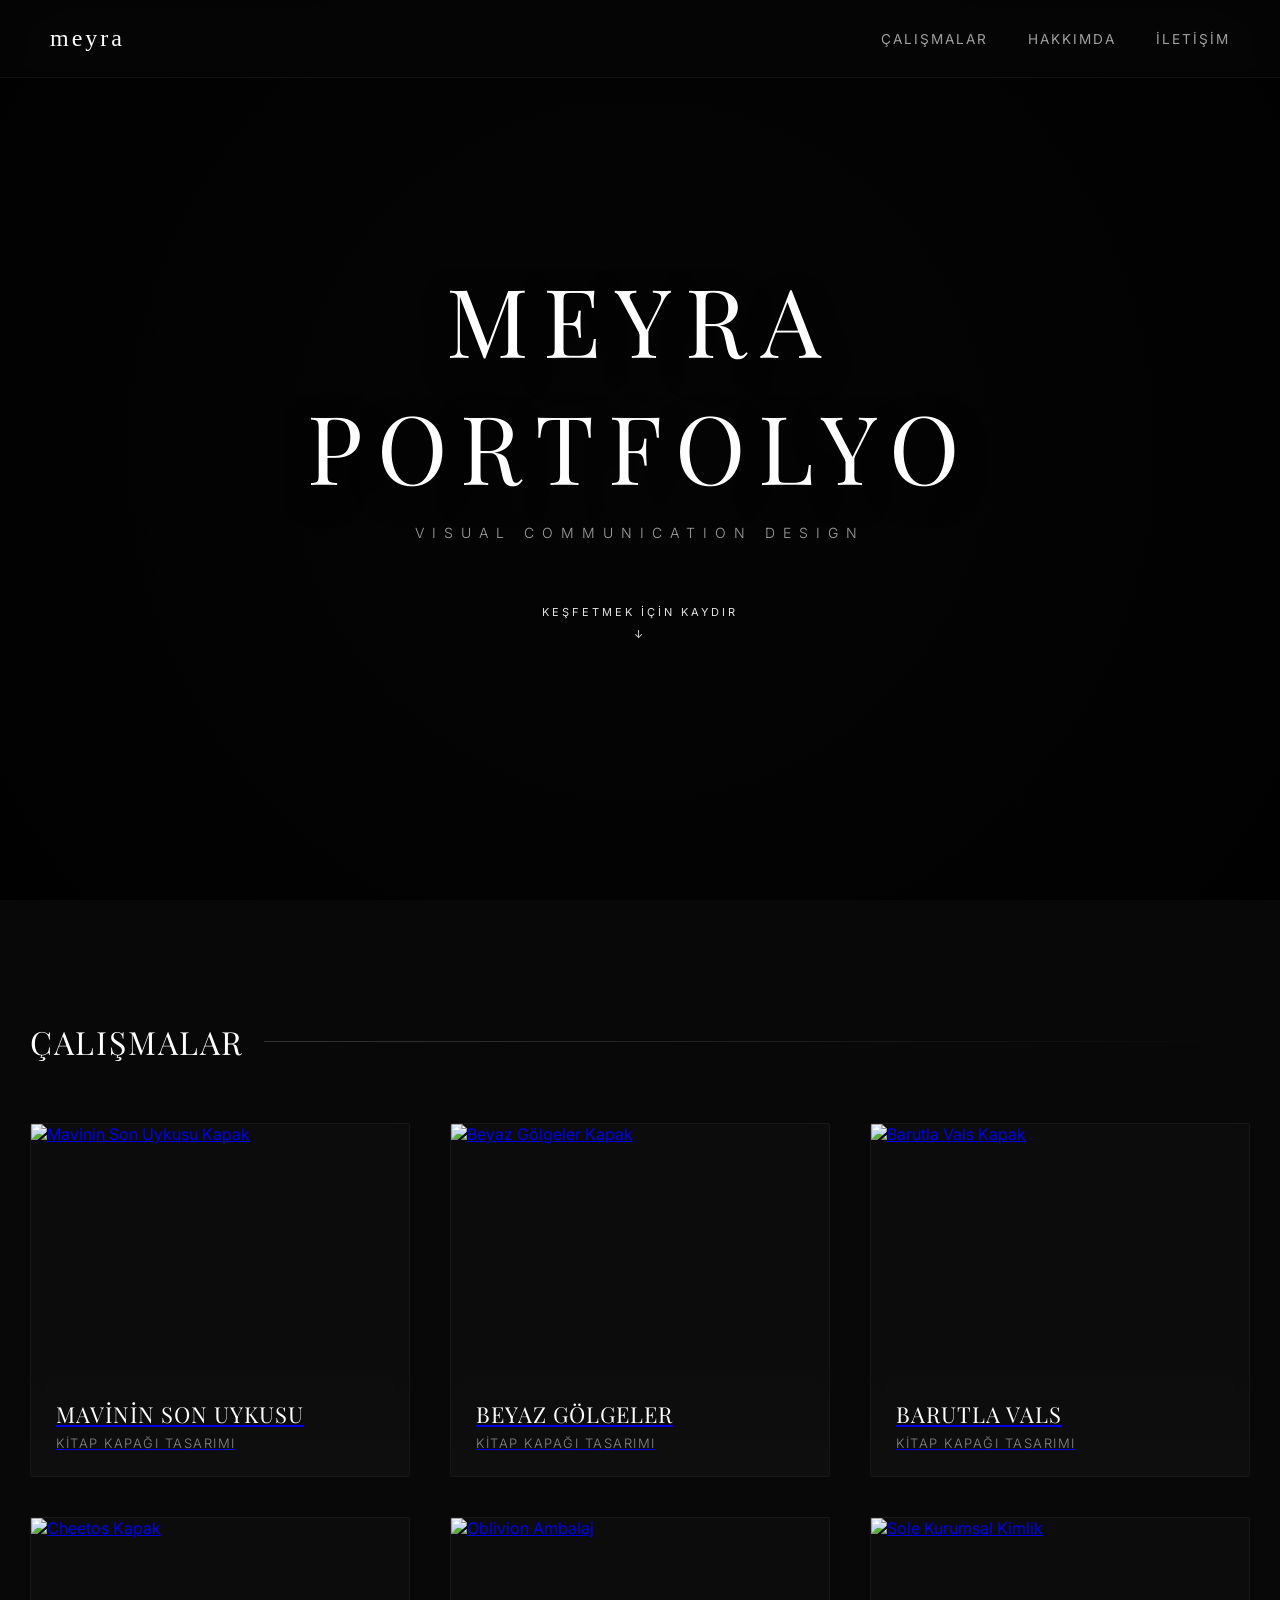
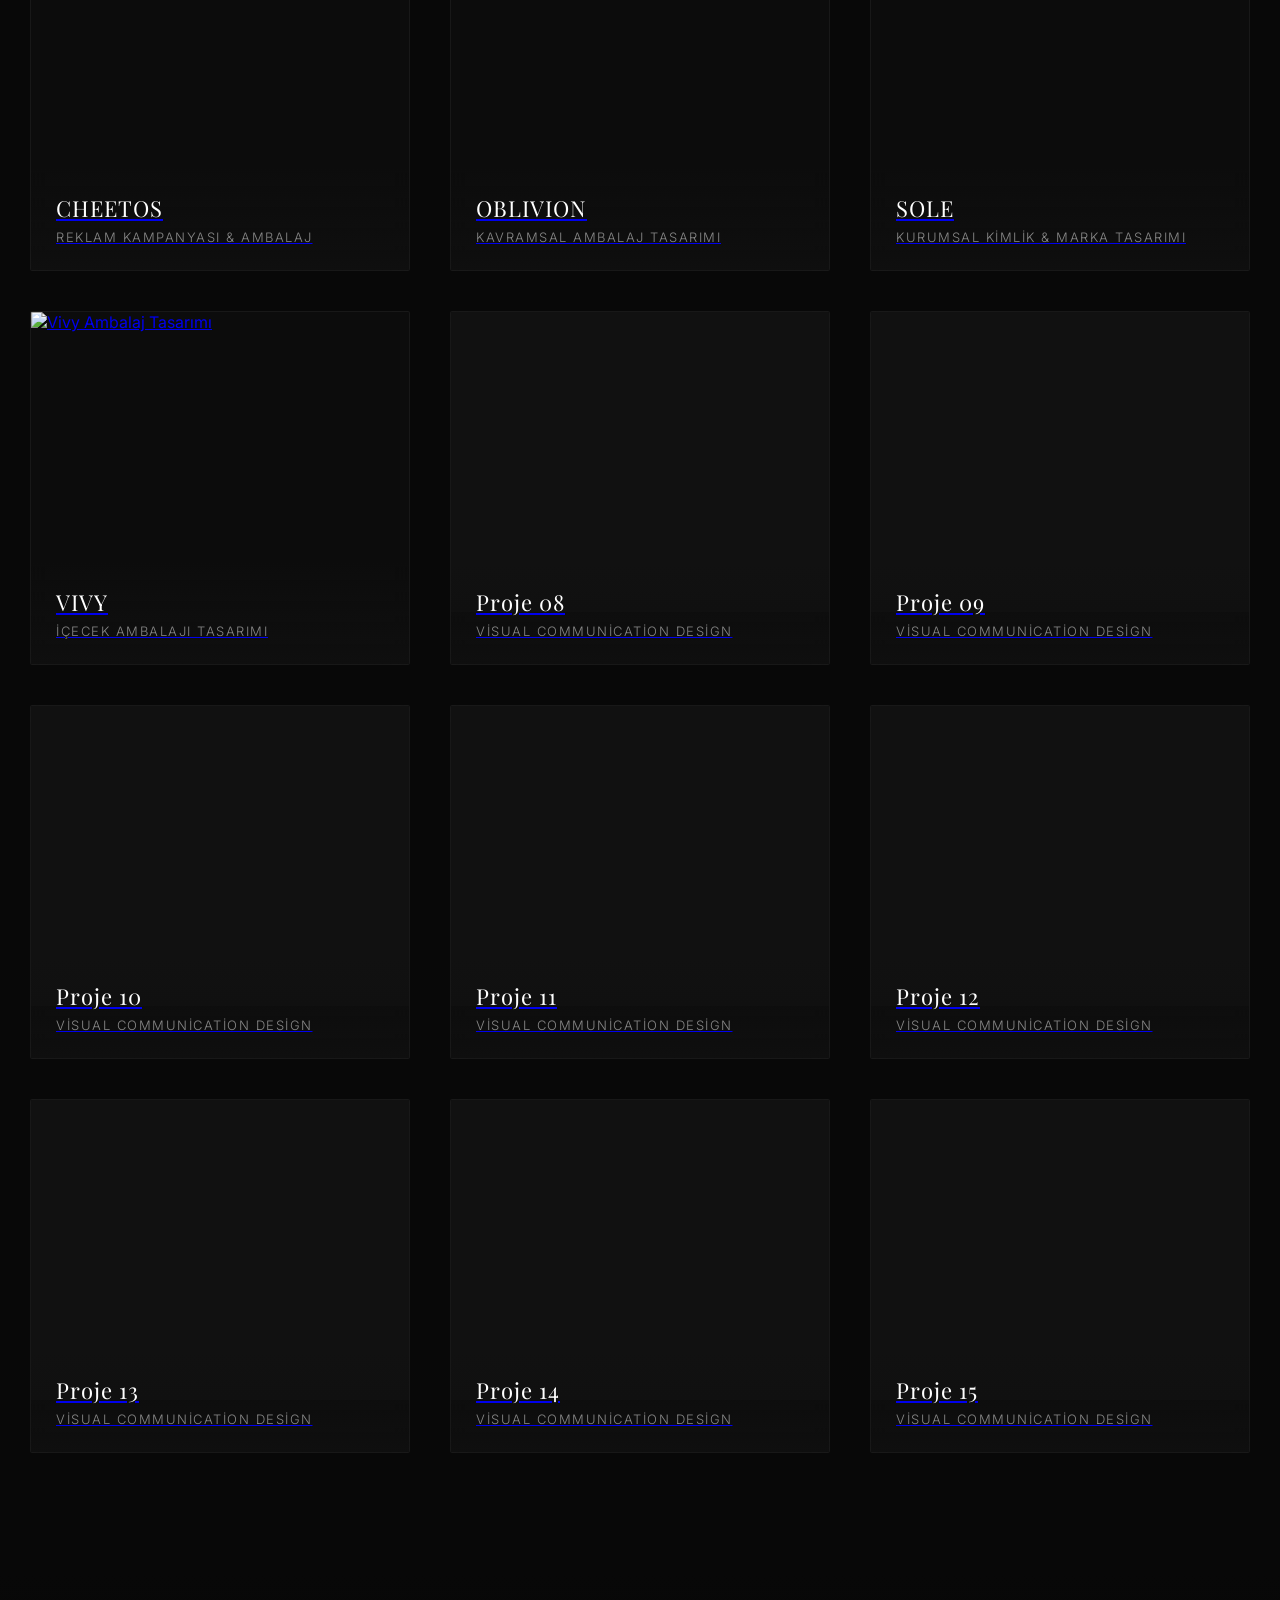
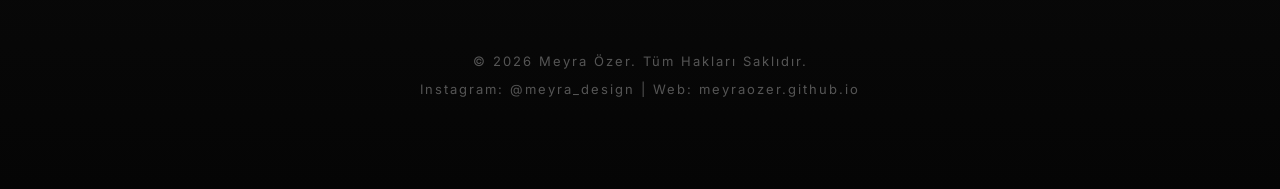
==== index.html @ 6afc1987 "Add files via upload" ====
<!DOCTYPE html>
<html lang="tr">
<head>
    <meta charset="UTF-8">
    <meta name="viewport" content="width=device-width, initial-scale=1.0">
    <title>Meyra Özer | Portfolyo</title>
    
    <link rel="preconnect" href="https://fonts.googleapis.com">
    <link rel="preconnect" href="https://fonts.gstatic.com" crossorigin>
    <link href="https://fonts.googleapis.com/css2?family=Inter:wght@300;400;500&family=Playfair+Display:ital,wght@0,400;0,600;1,400&display=swap" rel="stylesheet">
    
    <link rel="stylesheet" href="style.css">
</head>
<body>
    <!-- KUSURSUZ NAVBAR (MENÜ) -->
<nav class="navbar">
    <a href="index.html" class="logo">meyra</a>
    
    <div class="nav-links">
        <a href="#work">Çalışmalar</a>
        <a href="#hakkimda">Hakkımda</a>
        <a href="#iletisim">İletişim</a>
    </div>
</nav>

    <section class="hero-section">
        <video autoplay loop muted playsinline class="bg-video">
  <source src="images/bg-video.mp4" type="video/mp4">
        </video>

        <div class="video-overlay"></div>

        <div class="hero-content">
           <h1>MEYRA<br>PORTFOLYO</h1>
            <p class="fade-up delay-1">VISUAL COMMUNICATION DESIGN</p>
            <div class="scroll-indicator fade-up delay-2">Keşfetmek İçin Kaydır<br>↓</div>
        </div>
    </section>

    <main id="work">
        <div class="section-header reveal">
            <h2 class="section-title">ÇALIŞMALAR</h2>
            <div class="line"></div>
        </div>
        
        <section class="gallery">
            
           <a href="msu.html" class="project-card reveal">
    <img src="images/msu/msu-01.jpg" alt="Mavinin Son Uykusu Kapak" class="card-img-real">
    
    <div class="project-info">
        <h3>MAVİNİN SON UYKUSU</h3>
        <p>KİTAP KAPAĞI TASARIMI</p>
    </div>
</a>

         <!-- href kısmına yeni oluşturduğumuz HTML dosyasının adını yazdık -->
<a href="beyaz-golgeler.html" class="project-card reveal">
    <img src="images/beyaz-golgeler/bg-01.jpg" alt="Beyaz Gölgeler Kapak" class="card-img-real">
    
    <div class="project-info">
        <h3>BEYAZ GÖLGELER</h3>
        <p>KİTAP KAPAĞI TASARIMI</p>
    </div>
</a>

          <a href="barutla-vals.html" class="project-card reveal">
    <img src="images/barutla-vals/bv-01.jpg" alt="Barutla Vals Kapak" class="card-img-real">
    
    <div class="project-info">
        <h3>BARUTLA VALS</h3>
        <p>KİTAP KAPAĞI TASARIMI</p>
    </div>
</a>

         <a href="cheetos.html" class="project-card reveal">
    <img src="images/cheetos/cheetos-01.jpg" alt="Cheetos Kapak" class="card-img-real">
    
    <div class="project-info">
        <h3>CHEETOS</h3>
        <p>REKLAM KAMPANYASI & AMBALAJ</p>
    </div>
</a>

         <a href="oblivion.html" class="project-card reveal">
    <img src="images/oblivion/oblivion-01.jpg" alt="Oblivion Ambalaj" class="card-img-real">
    
    <div class="project-info">
        <h3>OBLIVION</h3>
        <p>KAVRAMSAL AMBALAJ TASARIMI</p>
    </div>
</a>

          <a href="sole.html" class="project-card reveal">
    <img src="images/sole/sole-01.jpg" alt="Sole Kurumsal Kimlik" class="card-img-real">
    
    <div class="project-info">
        <h3>SOLE</h3>
        <p>KURUMSAL KİMLİK & MARKA TASARIMI</p>
    </div>
</a>
</a>
<a href="vivy.html" class="project-card reveal">
    <img src="images/vivy/vivy-01.jpg" alt="Vivy Ambalaj Tasarımı" class="card-img-real">
    
    <div class="project-info">
        <h3>VIVY</h3>
        <p>İÇECEK AMBALAJI TASARIMI</p>
    </div>
</a>

            <a href="proje-detay.html" class="project-card reveal">
    <div class="card-img-placeholder"></div>
    <div class="project-info">
        <h3>Proje 08</h3>
        <p>Visual Communication Design</p>
    </div>
</a>

            <a href="proje-detay.html" class="project-card reveal">
    <div class="card-img-placeholder"></div>
    <div class="project-info">
        <h3>Proje 09</h3>
        <p>Visual Communication Design</p>
    </div>
</a>

           <a href="proje-detay.html" class="project-card reveal">
    <div class="card-img-placeholder"></div>
    <div class="project-info">
        <h3>Proje 10</h3>
        <p>Visual Communication Design</p>
    </div>
</a>

            <a href="proje-detay.html" class="project-card reveal">
    <div class="card-img-placeholder"></div>
    <div class="project-info">
        <h3>Proje 11</h3>
        <p>Visual Communication Design</p>
    </div>
</a>

            <a href="proje-detay.html" class="project-card reveal">
    <div class="card-img-placeholder"></div>
    <div class="project-info">
        <h3>Proje 12</h3>
        <p>Visual Communication Design</p>
    </div>
</a>

           <a href="proje-detay.html" class="project-card reveal">
    <div class="card-img-placeholder"></div>
    <div class="project-info">
        <h3>Proje 13</h3>
        <p>Visual Communication Design</p>
    </div>
</a>

           <a href="proje-detay.html" class="project-card reveal">
    <div class="card-img-placeholder"></div>
    <div class="project-info">
        <h3>Proje 14</h3>
        <p>Visual Communication Design</p>
    </div>
</a>

           <a href="proje-detay.html" class="project-card reveal">
    <div class="card-img-placeholder"></div>
    <div class="project-info">
        <h3>Proje 15</h3>
        <p>Visual Communication Design</p>
    </div>
</a>

        </section>
    </main>

    <footer class="reveal">
        <p>© 2026 Meyra Özer. Tüm Hakları Saklıdır.</p>
        <p>Instagram: @meyra_design | Web: meyraozer.github.io</p>
    </footer>

    <script>
        function reveal() {
            var reveals = document.querySelectorAll(".reveal");
            for (var i = 0; i < reveals.length; i++) {
                var windowHeight = window.innerHeight;
                var elementTop = reveals[i].getBoundingClientRect().top;
                var elementVisible = 100;
                if (elementTop < windowHeight - elementVisible) {
                    reveals[i].classList.add("active");
                }
            }
        }
        window.addEventListener("scroll", reveal);
        // Sayfa açıldığında görünür olanları tetikle
        reveal();
    </script>
</body>
</html>
---- style.css ----
/* GLOBAL AYARLAR */
* {
    margin: 0;
    padding: 0;
    box-sizing: border-box;
}

body {
    background-color: #080808; 
    color: #e0e0e0;
    font-family: 'Inter', sans-serif;
    overflow-x: hidden;
    scroll-behavior: smooth;
}

/* ------------------- */
/* HERO (KAPAK) BÖLÜMÜ */
/* ------------------- */
.hero-section {
    position: relative;
    width: 100%;
    height: 100vh;
    display: flex;
    justify-content: center;
    align-items: center;
    overflow: hidden;
}

.bg-video {
    position: absolute;
    top: 50%;
    left: 50%;
    min-width: 100%;
    min-height: 100%;
    transform: translate(-50%, -50%);
    object-fit: cover;
    z-index: 1;
    opacity: 0.8; 
}

.video-overlay {
    position: absolute;
    top: 0;
    left: 0;
    width: 100%;
    height: 100%;
    background: radial-gradient(circle, rgba(0,0,0,0.4) 0%, rgba(0,0,0,0.85) 100%);
    z-index: 2;
}

.hero-content {
    position: relative;
    z-index: 3;
    text-align: center;
}

.hero-content h1 {
    font-family: 'Playfair Display', serif;
    font-size: 95px;
    font-weight: 400;
    letter-spacing: 14px;
    color: #ffffff;
    margin-bottom: 15px;
    text-shadow: 0 10px 30px rgba(0,0,0,0.8);
}

.hero-content p {
    font-size: 14px;
    font-weight: 300;
    color: #a0a0a0;
    letter-spacing: 8px;
    text-transform: uppercase;
    margin-bottom: 60px;
}

.scroll-indicator {
    font-size: 11px;
    color: #e3e3e3;
    letter-spacing: 3px;
    text-transform: uppercase;
    animation: floating 2.5s ease-in-out infinite;
    line-height: 2;
}

/* ------------------- */
/* YÜKLENME ANİMASYONLARI (FADE UP) */
/* ------------------- */
.fade-up {
    opacity: 0;
    transform: translateY(30px);
    animation: fadeUpAnim 1.2s cubic-bezier(0.16, 1, 0.3, 1) forwards;
}

.delay-1 { animation-delay: 0.3s; }
.delay-2 { animation-delay: 0.6s; }

@keyframes fadeUpAnim {
    to {
        opacity: 1;
        transform: translateY(0);
    }
}

@keyframes floating {
    0%, 100% { transform: translateY(0); }
    50% { transform: translateY(10px); }
}

/* ------------------- */
/* PROJELER GALERİSİ */
/* ------------------- */
main {
    max-width: 1300px;
    margin: 0 auto;
    padding: 120px 30px;
}

.section-header {
    margin-bottom: 60px;
    display: flex;
    align-items: center;
    gap: 20px;
}

.section-title {
    font-family: 'Playfair Display', serif;
    font-size: 32px;
    font-weight: 400;
    color: #fff;
    letter-spacing: 2px;
}

.line {
    flex-grow: 1;
    height: 1px;
    background: linear-gradient(90deg, #333, transparent);
}

.gallery {
    display: grid;
    grid-template-columns: repeat(auto-fit, minmax(340px, 1fr));
    gap: 40px;
}

.project-card {
    background: rgba(20, 20, 20, 0.4);
    border: 1px solid rgba(255, 255, 255, 0.05);
    border-radius: 2px; 
    backdrop-filter: blur(10px); 
    overflow: hidden;
    cursor: pointer;
    transition: all 0.5s cubic-bezier(0.16, 1, 0.3, 1);
}

.project-card:hover {
    transform: translateY(-10px);
    border-color: rgba(255, 255, 255, 0.2);
    box-shadow: 0 20px 40px rgba(0,0,0,0.6);
}

.card-img-placeholder {
    width: 100%;
    height: 300px;
    background-color: #111;
    transition: transform 0.7s ease;
}

.project-card:hover .card-img-placeholder {
    transform: scale(1.05); 
    background-color: #1a1a1a;
}

.project-info {
    padding: 25px;
    position: relative;
    background: linear-gradient(0deg, #0f0f0f 0%, transparent 100%);
    margin-top: -50px; 
}

.project-info h3 {
    font-family: 'Playfair Display', serif;
    font-size: 22px;
    color: #fff;
    font-weight: 400;
    margin-bottom: 6px;
    letter-spacing: 1px;
}

.project-info p {
    font-size: 13px;
    color: #888;
    letter-spacing: 1.5px;
    font-weight: 300;
    text-transform: uppercase;
}

.reveal {
    opacity: 0;
    transform: translateY(50px);
    transition: all 0.9s cubic-bezier(0.16, 1, 0.3, 1);
}

.reveal.active {
    opacity: 1;
    transform: translateY(0);
}

footer {
    text-align: center;
    padding: 80px 20px;
    color: #555;
    font-size: 13px;
    letter-spacing: 2px;
    background: linear-gradient(0deg, #050505 0%, #080808 100%);
}

footer p {
    margin-bottom: 12px;
}

/* ------------------- */
/* SLIDER (KAYDIRMALI GALERİ) */
/* ------------------- */
.project-slider {
    display: flex;
    gap: 20px;
    overflow-x: auto; 
    scroll-snap-type: x mandatory; 
    padding: 20px 0;
    /* scrollbar-width: none; BURADAN SİLİNMİŞ OLMALI */
}

/* İnce ve Premium Scrollbar Tasarımı */
.project-slider::-webkit-scrollbar {
    height: 6px; /* Rahat görünsün diye 3px'den 6px'e çıkardık */
}

.project-slider::-webkit-scrollbar-track {
    background: rgba(255, 255, 255, 0.05); 
    border-radius: 10px;
}

.project-slider::-webkit-scrollbar-thumb {
    background: rgba(255, 255, 255, 0.3); 
    border-radius: 10px;
}

.project-slider::-webkit-scrollbar-thumb:hover {
    background: rgba(255, 255, 255, 0.5);
}.project-slider img {
    height: 500px;
    object-fit: contain;
    scroll-snap-align: center;
    border-radius: 4px;
    transition: transform 0.3s ease;
}.card-img-real {
    width: 100%;
    height: 300px;
    object-fit: cover; 
    transition: transform 0.7s ease;
    display: block; 
}

.project-card:hover .card-img-real {
    transform: scale(1.05);
}
/* --- KUSURSUZ NAVBAR TASARIMI --- */
.navbar {
    position: fixed; /* Menüyü yukarıya sabitler, seninle aşağı kayar */
    top: 0;
    left: 0;
    width: 100%;
    padding: 25px 50px;
    display: flex;
    justify-content: space-between;
    align-items: center;
    background: rgba(10, 10, 10, 0.4); /* Şeffaf siyah arka plan */
    backdrop-filter: blur(10px); /* Arkadaki yazıları buzlu cam gibi flulaştırır */
    -webkit-backdrop-filter: blur(10px); /* Safari desteği */
    z-index: 1000; /* Her zaman en üstte durmasını sağlar */
    box-sizing: border-box;
    border-bottom: 1px solid rgba(255, 255, 255, 0.05); /* Çok ince, zarif bir alt çizgi */
}

.navbar .logo {
    font-family: 'Keep Calm', serif;
    color: #fff;
    text-decoration: none;
    font-size: 1.5rem;
    letter-spacing: 3px;
}

.navbar .nav-links {
    display: flex;
    gap: 40px;
}

.navbar .nav-links a {
    color: #a0a0a0;
    text-decoration: none;
    font-size: 0.85rem;
    letter-spacing: 2px;
    text-transform: uppercase;
    transition: color 0.3s ease;
}

.navbar .nav-links a:hover {
    color: #fff; /* Üzerine gelince parlasın */
}
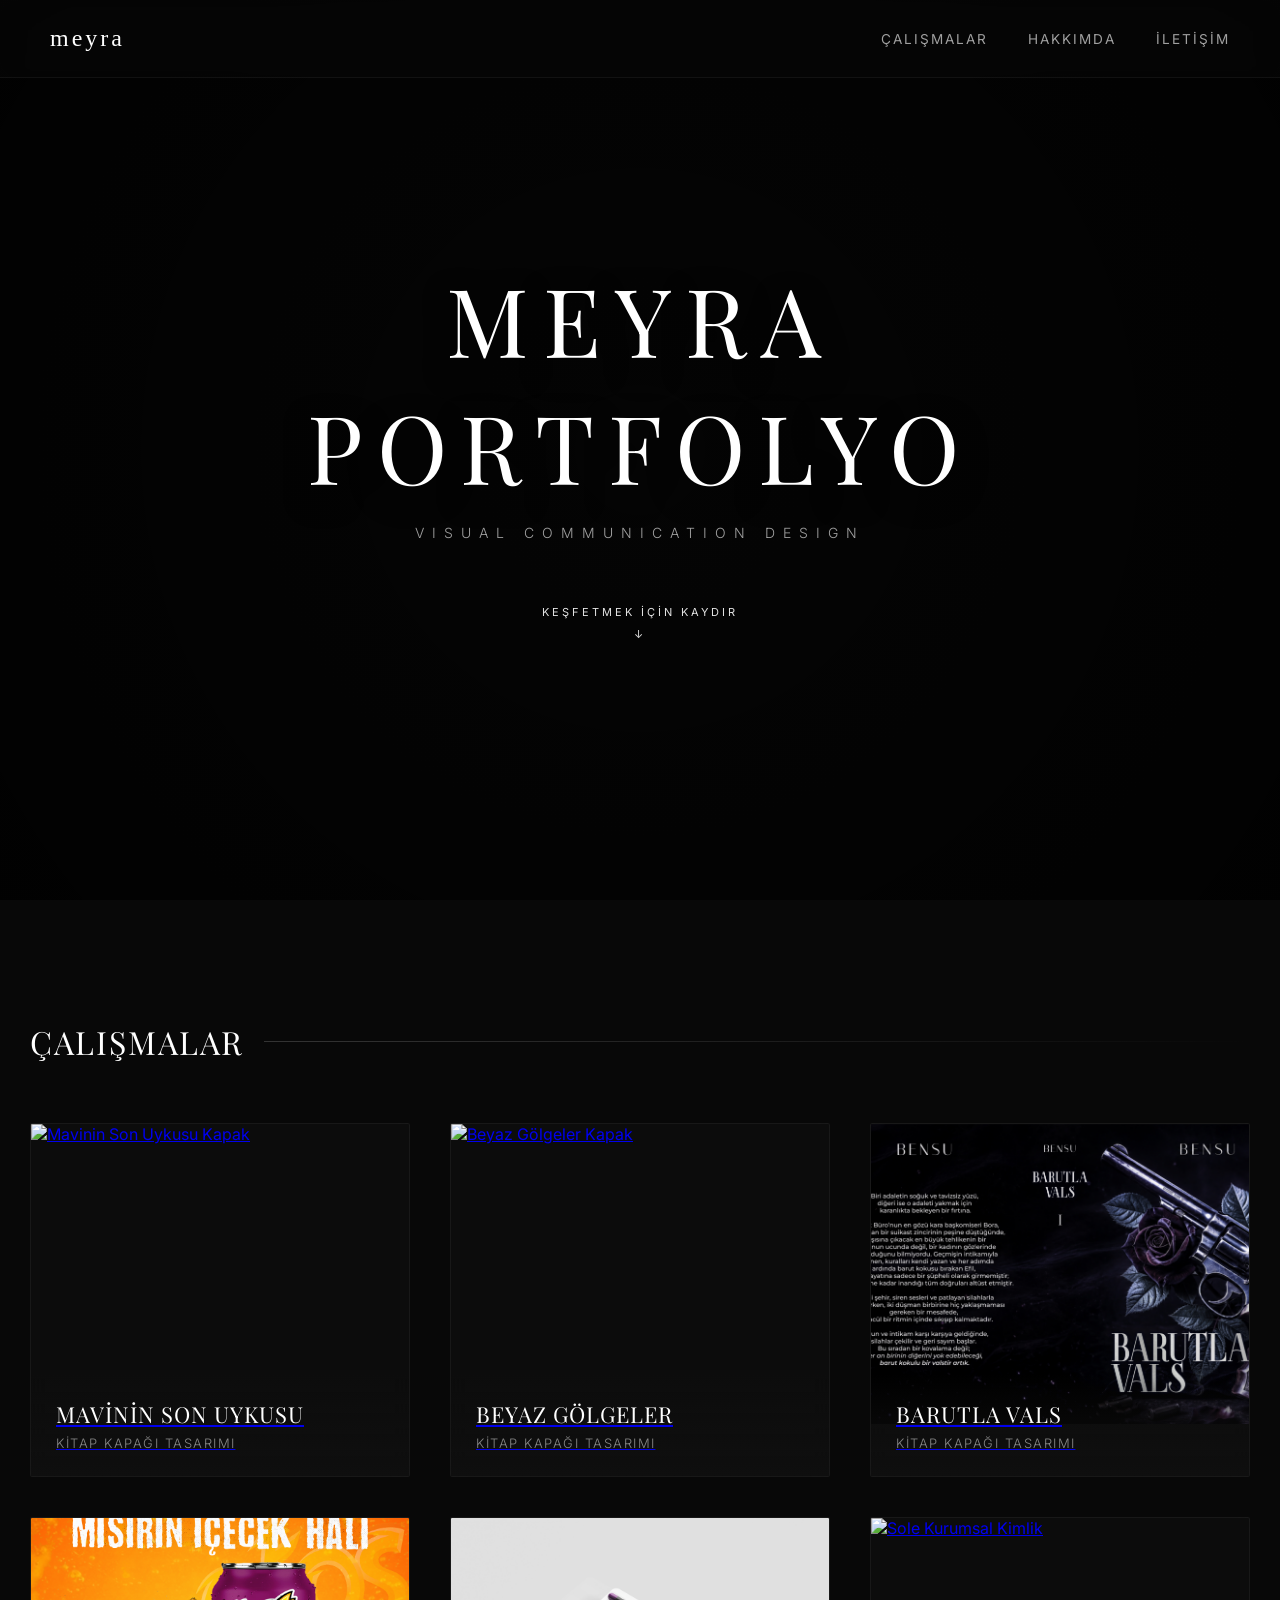
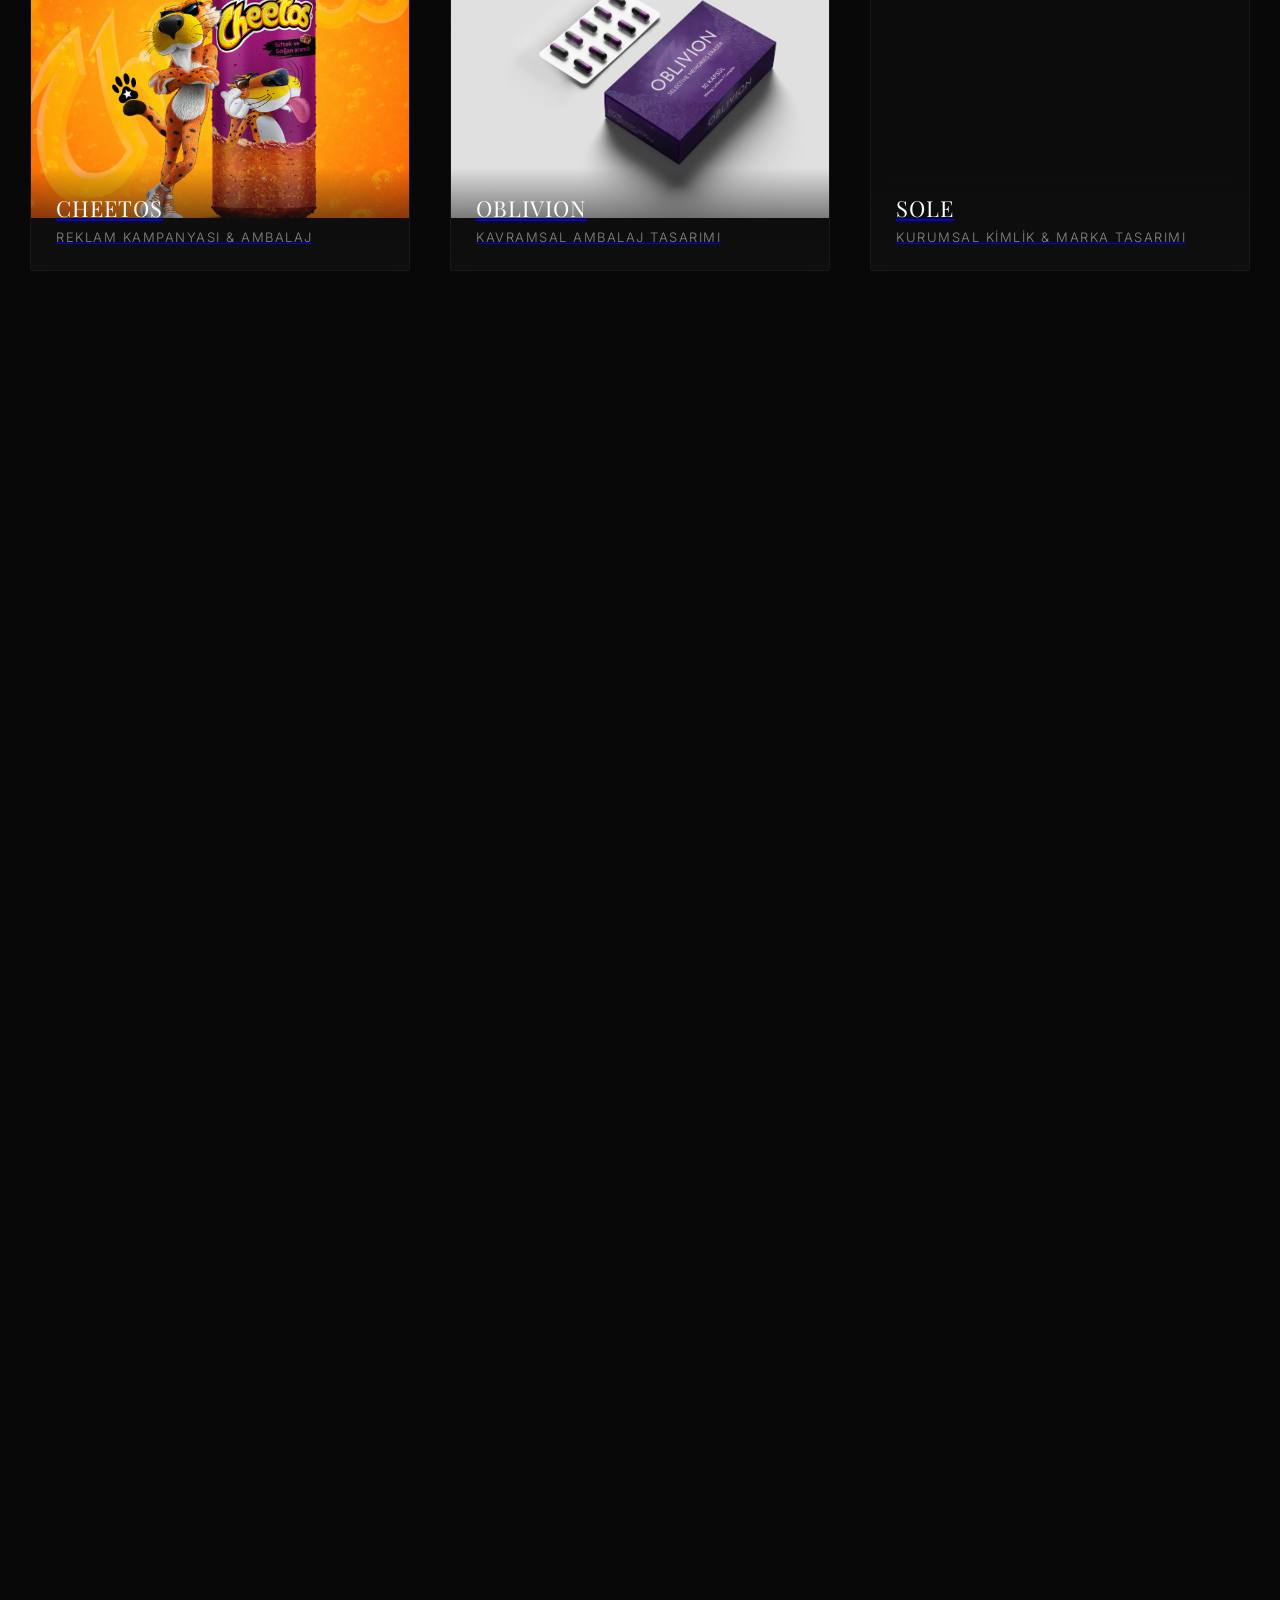
==== commit 37e875ce: "Add files via upload" ====
--- a/index.html
+++ b/index.html
@@ -25,7 +25,7 @@
 
     <section class="hero-section">
         <video autoplay loop muted playsinline class="bg-video">
-  <source src="images/bg-video.mp4" type="video/mp4">
+  <source src="bg-video.mp4" type="video/mp4">
         </video>
 
         <div class="video-overlay"></div>
@@ -46,7 +46,7 @@
         <section class="gallery">
             
            <a href="msu.html" class="project-card reveal">
-    <img src="images/msu/msu-01.jpg" alt="Mavinin Son Uykusu Kapak" class="card-img-real">
+    <img src="msu/msu-01.jpg" alt="Mavinin Son Uykusu Kapak" class="card-img-real">
     
     <div class="project-info">
         <h3>MAVİNİN SON UYKUSU</h3>
@@ -56,7 +56,7 @@
 
          <!-- href kısmına yeni oluşturduğumuz HTML dosyasının adını yazdık -->
 <a href="beyaz-golgeler.html" class="project-card reveal">
-    <img src="images/beyaz-golgeler/bg-01.jpg" alt="Beyaz Gölgeler Kapak" class="card-img-real">
+    <img src="beyaz-golgeler/bg-01.jpg" alt="Beyaz Gölgeler Kapak" class="card-img-real">
     
     <div class="project-info">
         <h3>BEYAZ GÖLGELER</h3>
@@ -65,7 +65,7 @@
 </a>
 
           <a href="barutla-vals.html" class="project-card reveal">
-    <img src="images/barutla-vals/bv-01.jpg" alt="Barutla Vals Kapak" class="card-img-real">
+    <img src="barutla-vals/bv-01.jpg" alt="Barutla Vals Kapak" class="card-img-real">
     
     <div class="project-info">
         <h3>BARUTLA VALS</h3>
@@ -74,7 +74,7 @@
 </a>
 
          <a href="cheetos.html" class="project-card reveal">
-    <img src="images/cheetos/cheetos-01.jpg" alt="Cheetos Kapak" class="card-img-real">
+    <img src="cheetos/cheetos-01.jpg" alt="Cheetos Kapak" class="card-img-real">
     
     <div class="project-info">
         <h3>CHEETOS</h3>
@@ -83,7 +83,7 @@
 </a>
 
          <a href="oblivion.html" class="project-card reveal">
-    <img src="images/oblivion/oblivion-01.jpg" alt="Oblivion Ambalaj" class="card-img-real">
+    <img src="oblivion/oblivion-01.jpg" alt="Oblivion Ambalaj" class="card-img-real">
     
     <div class="project-info">
         <h3>OBLIVION</h3>
@@ -92,7 +92,7 @@
 </a>
 
           <a href="sole.html" class="project-card reveal">
-    <img src="images/sole/sole-01.jpg" alt="Sole Kurumsal Kimlik" class="card-img-real">
+    <img src="sole/sole-01.jpg" alt="Sole Kurumsal Kimlik" class="card-img-real">
     
     <div class="project-info">
         <h3>SOLE</h3>
@@ -101,7 +101,7 @@
 </a>
 </a>
 <a href="vivy.html" class="project-card reveal">
-    <img src="images/vivy/vivy-01.jpg" alt="Vivy Ambalaj Tasarımı" class="card-img-real">
+    <img src="vivy/vivy-01.jpg" alt="Vivy Ambalaj Tasarımı" class="card-img-real">
     
     <div class="project-info">
         <h3>VIVY</h3>
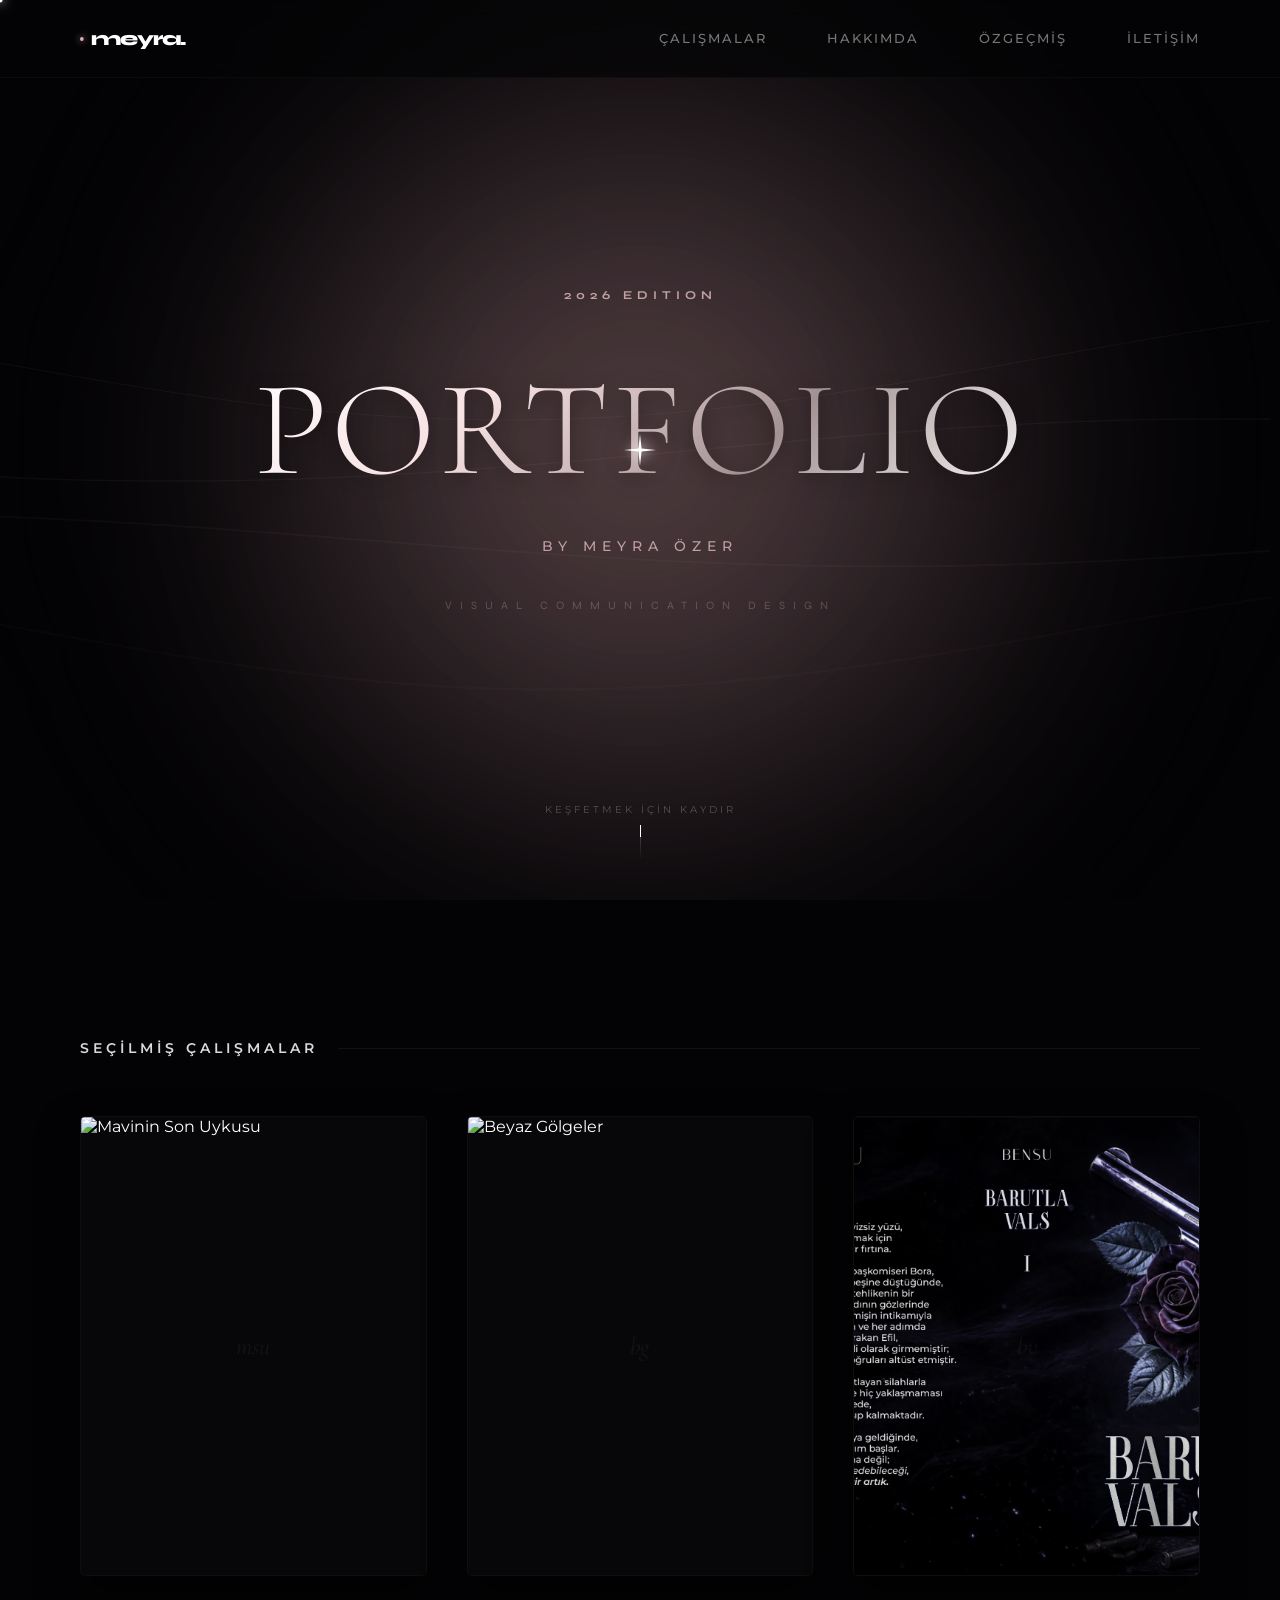
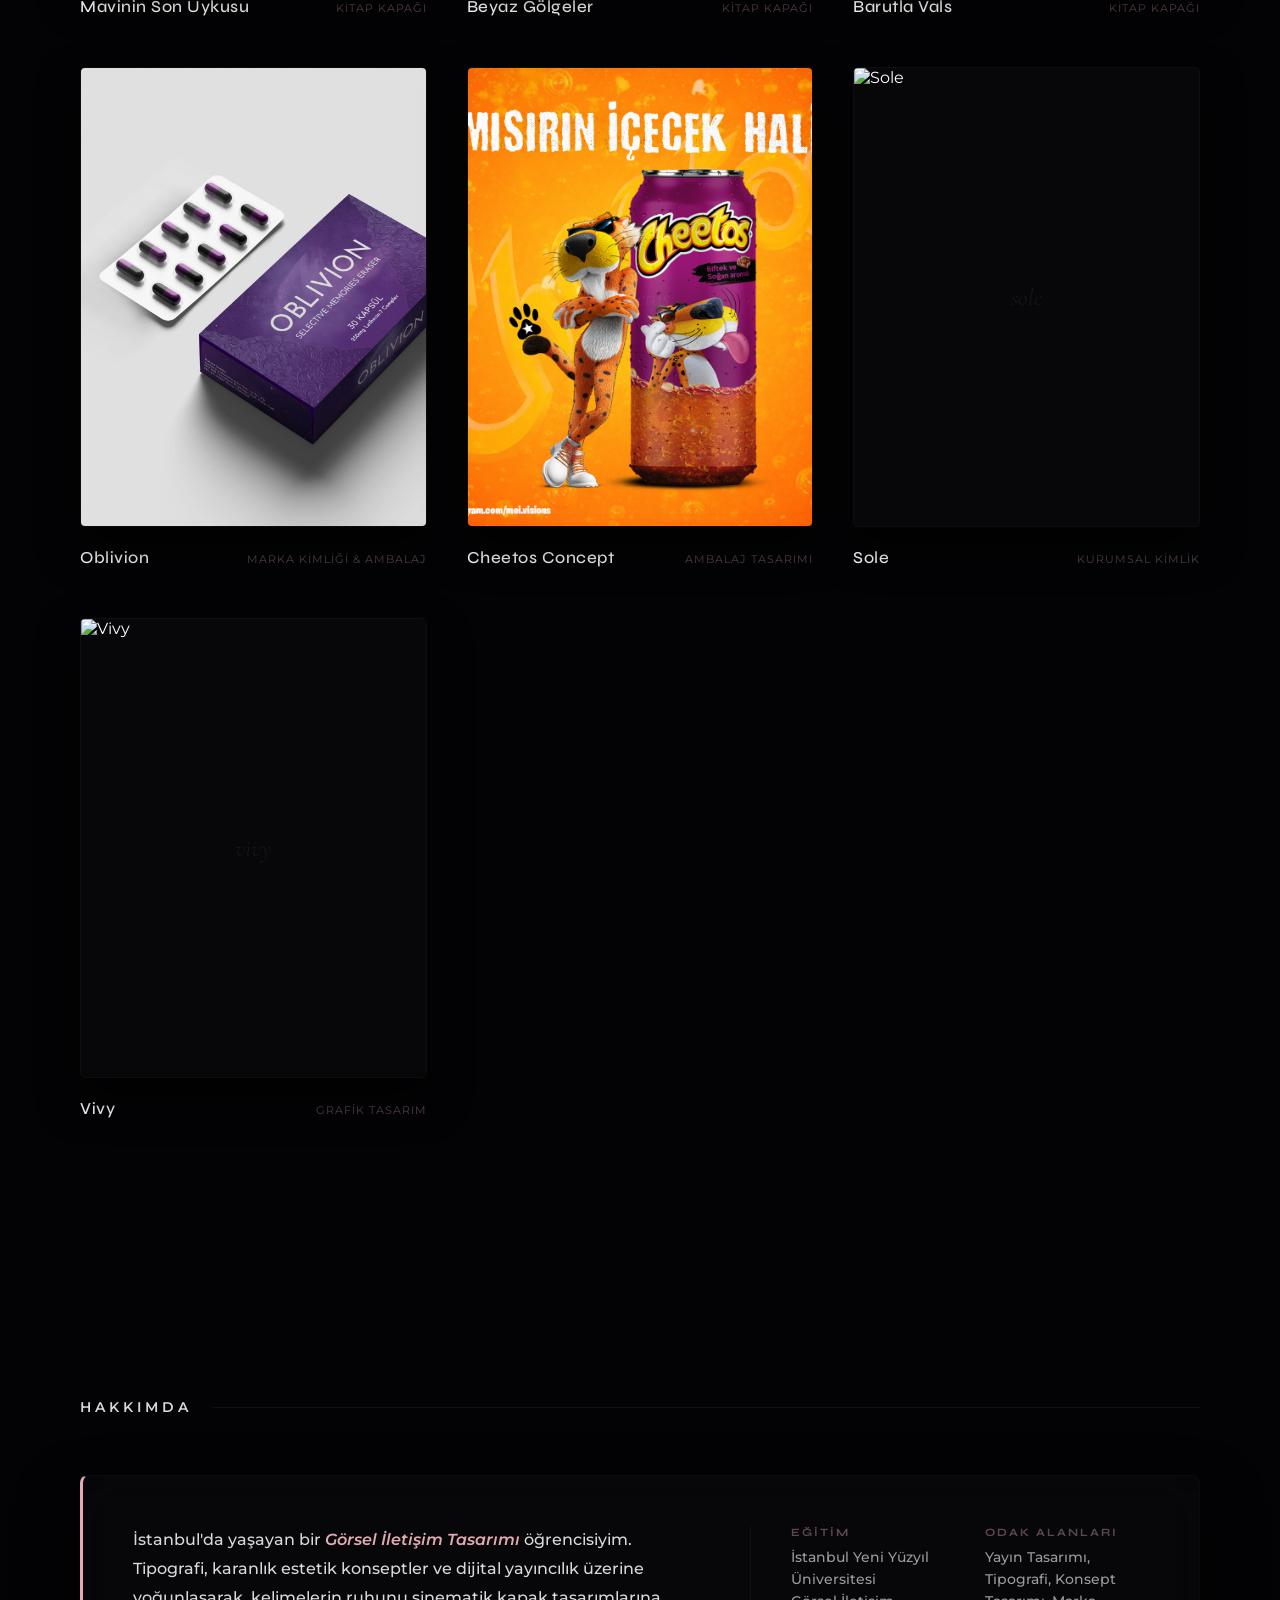
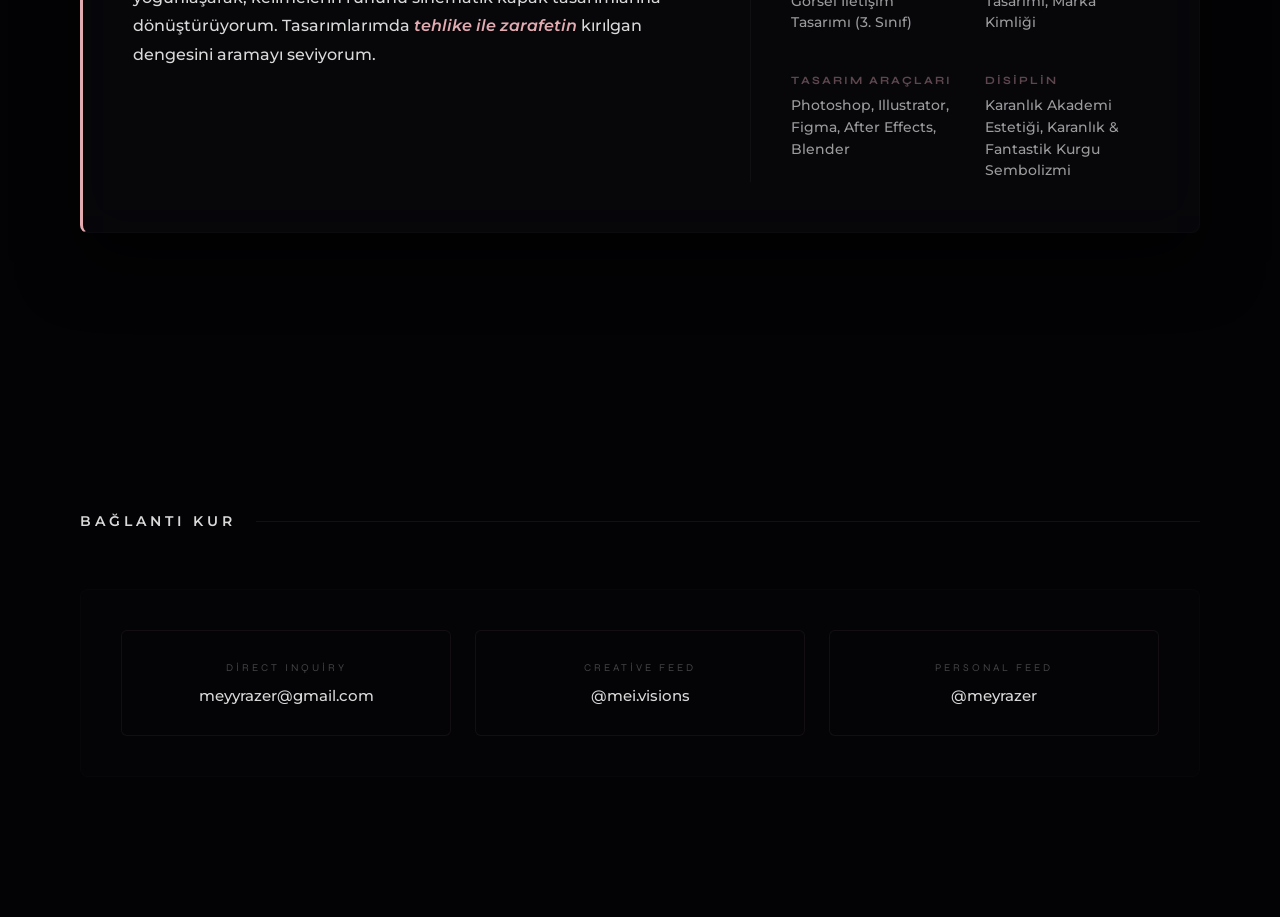
==== commit 43fdc6a8: "Add files via upload" ====
--- a/index.html
+++ b/index.html
@@ -3,199 +3,391 @@
 <head>
     <meta charset="UTF-8">
     <meta name="viewport" content="width=device-width, initial-scale=1.0">
-    <title>Meyra Özer | Portfolyo</title>
+    <title>Meyra Özer | Portfolio ©2026</title>
     
     <link rel="preconnect" href="https://fonts.googleapis.com">
     <link rel="preconnect" href="https://fonts.gstatic.com" crossorigin>
-    <link href="https://fonts.googleapis.com/css2?family=Inter:wght@300;400;500&family=Playfair+Display:ital,wght@0,400;0,600;1,400&display=swap" rel="stylesheet">
+    <link href="https://fonts.googleapis.com/css2?family=Cormorant+Garamond:ital,wght@0,300;0,400;1,300&family=Syne:wght@400;500;700;800&family=Montserrat:wght@300;400;500;600;700&display=swap" rel="stylesheet">
     
-    <link rel="stylesheet" href="style.css">
+    <style>
+        * { margin: 0; padding: 0; box-sizing: border-box; user-select: none; }
+        html { scroll-behavior: smooth; }
+        body { background-color: #030305; color: #fff; font-family: 'Montserrat', sans-serif; overflow-x: hidden; }
+
+        /* PARIL PARIL PARLAYAN BEYAZ ÇEKİRDEK KURSÖR */
+        .custom-cursor { 
+            width: 5px; height: 5px; background: #fff; border-radius: 50%; 
+            position: fixed; transform: translate(-50%, -50%); pointer-events: none; 
+            z-index: 9999; box-shadow: 0 0 10px #fff, 0 0 20px #e2abb1; transition: width 0.2s, height 0.2s; 
+        }
+        .cursor-follower { 
+            width: 32px; height: 32px; position: fixed; transform: translate(-50%, -50%); 
+            pointer-events: none; z-index: 9998; color: #ffffff; 
+            filter: drop-shadow(0 0 6px rgba(255, 255, 255, 0.9)) drop-shadow(0 0 12px rgba(226, 171, 177, 0.5)); 
+            animation: starPulse 2.5s ease-in-out infinite alternate; transition: width 0.3s, height 0.3s; 
+        }
+        .cursor-follower svg { width: 100%; height: 100%; }
+        @keyframes starPulse { 0% { opacity: 0.4; transform: translate(-50%, -50%) scale(0.9) rotate(0deg); } 100% { opacity: 0.95; transform: translate(-50%, -50%) scale(1.15) rotate(10deg); } }
+
+        body.clicked .custom-cursor { width: 10px; height: 10px; }
+        body.clicked .cursor-follower { width: 44px; height: 44px; }
+        body.hovering .cursor-follower { width: 44px; height: 44px; color: #e2abb1; }
+
+        /* TOZ PEMBE & SİYAH COSMIC NEBULA */
+        .interactive-bg { position: fixed; top: 0; left: 0; width: 100vw; height: 100vh; z-index: -2; overflow: hidden; background: #030305; pointer-events: none; }
+        .nebula-1 { position: absolute; width: 900px; height: 900px; background: radial-gradient(circle, rgba(226, 171, 177, 0.35) 0%, transparent 75%); border-radius: 50%; filter: blur(110px); pointer-events: none; transform: translate(-50%, -50%); left: 50%; top: 50%; transition: left 0.5s cubic-bezier(0.1, 0.8, 0.25, 1), top 0.5s cubic-bezier(0.1, 0.8, 0.25, 1); }
+        .nebula-2 { position: absolute; width: 1050px; height: 1000px; background: radial-gradient(circle, rgba(186, 141, 148, 0.15) 0%, transparent 75%); border-radius: 50%; filter: blur(130px); pointer-events: none; transform: translate(-50%, -50%); left: 50%; top: 50%; transition: left 0.7s cubic-bezier(0.1, 0.8, 0.25, 1), top 0.7s cubic-bezier(0.1, 0.8, 0.25, 1); }
+
+        /* SIVI İPEK GİBİ AKAN GENERATİVE DALGA CANVAS'I */
+        #waveCanvas { position: fixed; top: 0; left: 0; width: 100vw; height: 100vh; pointer-events: none; z-index: -1; opacity: 0.8; }
+
+        /* ÖZGEÇMİŞ İLE BİREBİR EŞİTLENEN CAM EFEKTLİ NAVBAR */
+        .navbar { 
+            position: fixed; top: 0; left: 0; width: 100%; padding: 26px 80px; 
+            display: flex; justify-content: space-between; align-items: center; z-index: 1000; 
+            background: rgba(4, 4, 6, 0.75); border-bottom: 1px solid rgba(226, 171, 177, 0.04); 
+            backdrop-filter: blur(20px); -webkit-backdrop-filter: blur(20px); 
+        }
+        .logo { font-family: 'Syne', sans-serif; font-weight: 800; font-size: 1.25rem; letter-spacing: -1.2px; color: #fff; text-decoration: none; display: flex; align-items: center; gap: 8px; transform: scaleX(0.92); transform-origin: left; }
+        .logo::before { content: ''; width: 4px; height: 4px; background: #e2abb1; border-radius: 50%; box-shadow: 0 0 8px #e2abb1; }
+        .nav-links { display: flex; gap: 60px; }
+        .nav-item { font-family: 'Montserrat', sans-serif; font-weight: 500; font-size: 0.8rem; letter-spacing: 2px; text-transform: uppercase; color: rgba(255, 255, 255, 0.45); text-decoration: none; position: relative; padding: 5px 0; transition: color 0.3s ease; }
+        .nav-item::after { content: ''; position: absolute; bottom: 0; left: 0; width: 100%; height: 1px; background: #e2abb1; transform: scaleX(0); transform-origin: right; transition: transform 0.4s cubic-bezier(0.7, 0, 0.3, 1); }
+        .nav-item:hover { color: #fff; }
+        .nav-item:hover::after { transform: scaleX(1); transform-origin: left; }
+
+        /* HERO SECTİON */
+        .hero-section { width: 100%; height: 100vh; display: flex; flex-direction: column; justify-content: center; align-items: center; text-align: center; position: relative; }
+        .hero-meta-badge { font-family: 'Syne', sans-serif; font-size: 0.75rem; letter-spacing: 5px; color: #bfa0a4; margin-bottom: 40px; font-weight: 700; }
+        
+        .hero-title-main { 
+            font-family: 'Marketing Disparities Demo', 'Cormorant Garamond', serif; font-weight: 300; font-size: 8.5rem; letter-spacing: 4px; display: block; padding: 0.15em 0 !important; line-height: 1.0 !important; 
+            background: linear-gradient(135deg, #ffffff 0%, #f7e1e3 30%, #a39294 65%, #ffffff 100%) !important; -webkit-background-clip: text !important; -webkit-text-fill-color: transparent !important; background-clip: text !important; filter: drop-shadow(0 4px 10px rgba(0,0,0,0.4)); 
+        }
+        
+        /* REVIZYON: Renk bfa0a4 olarak eşitlendi */
+        .hero-title-sub { 
+            font-family: 'Montserrat', sans-serif !important; font-weight: 500 !important; font-size: 0.85rem !important; letter-spacing: 6px !important; text-transform: uppercase !important; 
+            color: #bfa0a4 !important; margin-top: 20px !important; display: block; 
+        }
+        
+        .vcd-tag { font-family: 'Syne', sans-serif; font-size: 0.7rem; letter-spacing: 8px; color: rgba(226, 171, 177, 0.3); margin-top: 45px; }
+        .scroll-indicator { position: absolute; bottom: 40px; display: flex; flex-direction: column; align-items: center; gap: 10px; font-size: 0.6rem; letter-spacing: 3px; text-transform: uppercase; color: rgba(255, 255, 255, 0.25); text-decoration: none; }
+        .scroll-line { width: 1px; height: 35px; background: linear-gradient(to bottom, rgba(226, 171, 177, 0.4), transparent); position: relative; overflow: hidden; }
+        .scroll-line::after { content: ''; position: absolute; top: 0; left: 0; width: 100%; height: 12px; background: #fff; animation: sDrop 2s infinite; }
+        @keyframes sDrop { 0% { top: -12px; } 100% { top: 35px; } }
+
+        /* AİT OLDUĞU YERE GERİ DÖNEN ÇALIŞMALAR (GRID) */
+        .section-container { max-width: 1500px; margin: 0 auto; padding: 140px 80px; }
+        .section-header-title { font-family: 'Montserrat', sans-serif; font-size: 0.85rem; font-weight: 600; letter-spacing: 4px; text-transform: uppercase; color: rgba(255, 255, 255, 0.85); margin-bottom: 60px; display: flex; align-items: center; gap: 20px; }
+        .section-header-title::after { content: ''; flex: 1; height: 1px; background: rgba(226, 171, 177, 0.08); }
+
+        .works-showcase-grid { display: grid; grid-template-columns: repeat(3, 1fr); gap: 50px 40px; }
+        .work-card { text-decoration: none; color: #fff; display: flex; flex-direction: column; }
+        .work-img-frame { width: 100%; height: 460px; background: #07070a; border: 1px solid rgba(226, 171, 177, 0.03); border-radius: 5px; overflow: hidden; position: relative; box-shadow: 0 20px 40px rgba(0,0,0,0.6); transition: border-color 0.4s; }
+        .work-img-frame img { width: 100%; height: 100%; object-fit: cover; object-position: center top; transition: transform 0.6s cubic-bezier(0.2, 1, 0.2, 1); }
+        .work-img-fallback-text { position: absolute; top: 50%; left: 50%; transform: translate(-50%, -50%); font-family: 'Cormorant Garamond', serif; font-style: italic; font-size: 1.5rem; color: rgba(255,255,255,0.06); z-index: 1; pointer-events: none; }
+        .work-card:hover .work-img-frame { border-color: rgba(226, 171, 177, 0.25); }
+        .work-card:hover .work-img-frame img { transform: scale(1.03); }
+        .work-info-meta { margin-top: 20px; display: flex; justify-content: space-between; align-items: baseline; }
+        .work-name { font-family: 'Syne', sans-serif; font-size: 1.05rem; font-weight: 500; letter-spacing: 0.5px; }
+        .work-type { font-family: 'Montserrat', sans-serif; font-size: 0.7rem; color: rgba(226, 171, 177, 0.4); letter-spacing: 1px; text-transform: uppercase; }
+
+        /* HAKKIMDA ALANI */
+        .editorial-about-card { background: rgba(10, 10, 14, 0.65); border: 1px solid rgba(255, 255, 255, 0.02); border-left: 3px solid #e2abb1; border-radius: 8px; padding: 50px; backdrop-filter: blur(25px); -webkit-backdrop-filter: blur(25px); box-shadow: 0 30px 60px rgba(0, 0, 0, 0.6); display: flex; gap: 80px; align-items: flex-start; transition: border-color 0.4s; }
+        .editorial-about-card:hover { border-color: rgba(226, 171, 177, 0.15); }
+        .about-text-side { flex: 1.8; font-family: 'Montserrat', sans-serif; font-size: 1.0rem; line-height: 1.8; font-weight: 500; color: rgba(255, 255, 255, 0.85); }
+        .about-text-side span { color: #e2abb1; font-style: italic; font-weight: 600; }
+        .about-info-grid { flex: 1.2; display: grid; grid-template-columns: 1fr 1fr; gap: 40px 30px; border-left: 1px solid rgba(255, 255, 255, 0.04); padding-left: 40px; }
+        .info-block-item h4 { font-family: 'Syne', sans-serif; font-size: 0.7rem; letter-spacing: 2px; text-transform: uppercase; color: rgba(226, 171, 177, 0.4); margin-bottom: 8px; }
+        .info-block-item p { font-family: 'Montserrat', sans-serif; font-size: 0.85rem; font-weight: 500; color: rgba(255, 255, 255, 0.6); line-height: 1.6; }
+
+        /* İLETİŞİM ALANI */
+        .puzzle-contact-card { background: rgba(10, 10, 14, 0.35); border: 1px solid rgba(255, 255, 255, 0.01); border-radius: 8px; padding: 40px; }
+        .contact-puzzle-grid { display: grid; grid-template-columns: repeat(3, 1fr); gap: 24px; }
+        .puzzle-item { display: flex; flex-direction: column; align-items: center; text-align: center; padding: 30px 20px; border-radius: 6px; background: rgba(255, 255, 255, 0.005); border: 1px solid rgba(226, 171, 177, 0.06); transition: background 0.3s, border-color 0.3s, transform 0.3s, box-shadow 0.3s; }
+        .puzzle-item:hover { background: rgba(226, 171, 177, 0.01); border-color: rgba(226, 171, 177, 0.4); box-shadow: 0 0 15px rgba(226, 171, 177, 0.05); transform: translateY(-2px); }
+        .puzzle-label { font-family: 'Syne', sans-serif; font-size: 0.65rem; letter-spacing: 3px; text-transform: uppercase; color: rgba(255, 255, 255, 0.25); margin-bottom: 12px; }
+        .puzzle-link { font-family: 'Montserrat', sans-serif; font-size: 0.95rem; font-weight: 500; color: rgba(255, 255, 255, 0.85); text-decoration: none; transition: color 0.3s; }
+        .puzzle-item:hover .puzzle-link { color: #fff; }
+
+        /* RESPONSIVE */
+        @media (max-width: 1200px) {
+            .works-showcase-grid { grid-template-columns: repeat(2, 1fr); }
+            .contact-puzzle-grid { grid-template-columns: 1fr; gap: 15px; }
+            .editorial-about-card { flex-direction: column; gap: 40px; }
+            .about-info-grid { grid-template-columns: 1fr; border-left: none; padding-left: 0; border-top: 1px solid rgba(255,255,255,0.04); padding-top: 30px; width: 100%; }
+        }
+        @media (max-width: 992px) {
+            .navbar { padding: 30px 40px; }
+            .hero-title-main { font-size: 4.5rem; }
+            .works-showcase-grid { grid-template-columns: 1fr; gap: 45px; }
+            .custom-cursor { display: none; }
+        }
+    </style>
 </head>
 <body>
-    <!-- KUSURSUZ NAVBAR (MENÜ) -->
-<nav class="navbar">
-    <a href="index.html" class="logo">meyra</a>
-    
-    <div class="nav-links">
-        <a href="#work">Çalışmalar</a>
-        <a href="#hakkimda">Hakkımda</a>
-        <a href="#iletisim">İletişim</a>
+
+    <div class="custom-cursor" id="cursor"></div>
+    <div class="cursor-follower" id="follower">
+        <svg viewBox="0 0 24 24" fill="none" xmlns="http://www.w3.org/2000/svg">
+            <path d="M12 0 L13.2 10.8 L24 12 L13.2 13.2 L12 24 L10.8 13.2 L0 12 L10.8 10.8 Z" fill="currentColor"/>
+        </svg>
     </div>
-</nav>
+
+    <div class="interactive-bg">
+        <div class="nebula-1" id="nebulaCyan"></div>
+        <div class="nebula-2" id="nebulaMagenta"></div>
+    </div>
+
+    <canvas id="waveCanvas"></canvas>
+
+    <header class="navbar">
+        <a href="#" class="logo interactive">meyra.</a>
+        <nav class="nav-links">
+            <a href="#calismalar" class="nav-item interactive">ÇALIŞMALAR</a>
+            <a href="#hakkimda" class="nav-item interactive">HAKKIMDA</a>
+            <a href="ozgecmis.html" class="nav-item interactive">ÖZGEÇMİŞ</a>
+            <a href="#iletisim" class="nav-item interactive">İLETİŞİM</a>
+        </nav>
+    </header>
 
     <section class="hero-section">
-        <video autoplay loop muted playsinline class="bg-video">
-  <source src="bg-video.mp4" type="video/mp4">
-        </video>
-
-        <div class="video-overlay"></div>
-
-        <div class="hero-content">
-           <h1>MEYRA<br>PORTFOLYO</h1>
-            <p class="fade-up delay-1">VISUAL COMMUNICATION DESIGN</p>
-            <div class="scroll-indicator fade-up delay-2">Keşfetmek İçin Kaydır<br>↓</div>
+        <div class="hero-meta-badge">2026 EDITION</div>
+        <h1 class="hero-title-main">PORTFOLIO</h1>
+        <h2 class="hero-title-sub">by meyra özer</h2>
+        <p class="vcd-tag">VISUAL COMMUNICATION DESIGN</p>
+
+        <a href="#calismalar" class="scroll-indicator interactive">
+            <span>Keşfetmek İçin Kaydır</span>
+            <div class="scroll-line"></div>
+        </a>
+    </section>
+
+    <section class="section-container" id="calismalar">
+        <h3 class="section-header-title">Seçilmiş Çalışmalar</h3>
+        <div class="works-showcase-grid">
+            
+            <a href="msu.html" class="work-card interactive">
+                <div class="work-img-frame">
+                    <span class="work-img-fallback-text">msu</span>
+                    <img src="msu/msu-01.jpg" alt="Mavinin Son Uykusu">
+                </div>
+                <div class="work-info-meta">
+                    <span class="work-name">Mavinin Son Uykusu</span>
+                    <span class="work-type">Kitap Kapağı</span>
+                </div>
+            </a>
+
+            <a href="beyaz-golgeler.html" class="work-card interactive">
+                <div class="work-img-frame">
+                    <span class="work-img-fallback-text">bg</span>
+                    <img src="beyaz-golgeler/bg-01.jpg" alt="Beyaz Gölgeler">
+                </div>
+                <div class="work-info-meta">
+                    <span class="work-name">Beyaz Gölgeler</span>
+                    <span class="work-type">Kitap Kapağı</span>
+                </div>
+            </a>
+
+            <a href="barutla-vals.html" class="work-card interactive">
+                <div class="work-img-frame">
+                    <span class="work-img-fallback-text">bv</span>
+                    <img src="barutla-vals/bv-01.jpg" alt="Barutla Vals">
+                </div>
+                <div class="work-info-meta">
+                    <span class="work-name">Barutla Vals</span>
+                    <span class="work-type">Kitap Kapağı</span>
+                </div>
+            </a>
+
+            <a href="oblivion.html" class="work-card interactive">
+                <div class="work-img-frame">
+                    <span class="work-img-fallback-text">oblivion</span>
+                    <img src="oblivion/oblivion-01.jpg" alt="Oblivion">
+                </div>
+                <div class="work-info-meta">
+                    <span class="work-name">Oblivion</span>
+                    <span class="work-type">Marka Kimliği & Ambalaj</span>
+                </div>
+            </a>
+
+            <a href="cheetos.html" class="work-card interactive">
+                <div class="work-img-frame">
+                    <span class="work-img-fallback-text">cheetos</span>
+                    <img src="cheetos/cheetos-01.jpg" alt="Cheetos">
+                </div>
+                <div class="work-info-meta">
+                    <span class="work-name">Cheetos Concept</span>
+                    <span class="work-type">Ambalaj Tasarımı</span>
+                </div>
+            </a>
+
+            <a href="sole.html" class="work-card interactive">
+                <div class="work-img-frame">
+                    <span class="work-img-fallback-text">sole</span>
+                    <img src="sole/sole-01.jpg" alt="Sole">
+                </div>
+                <div class="work-info-meta">
+                    <span class="work-name">Sole</span>
+                    <span class="work-type">Kurumsal Kimlik</span>
+                </div>
+            </a>
+
+            <a href="vivy.html" class="work-card interactive">
+                <div class="work-img-frame">
+                    <span class="work-img-fallback-text">vivy</span>
+                    <img src="vivy/vivy-01.jpg" alt="Vivy">
+                </div>
+                <div class="work-info-meta">
+                    <span class="work-name">Vivy</span>
+                    <span class="work-type">Grafik Tasarım</span>
+                </div>
+            </a>
+
         </div>
     </section>
 
-    <main id="work">
-        <div class="section-header reveal">
-            <h2 class="section-title">ÇALIŞMALAR</h2>
-            <div class="line"></div>
+    <section class="section-container" id="hakkimda">
+        <h3 class="section-header-title">Hakkımda</h3>
+        <div class="editorial-about-card">
+            <div class="about-text-side">
+                İstanbul'da yaşayan bir <span>Görsel İletişim Tasarımı</span> öğrencisiyim. Tipografi, karanlık estetik konseptler ve dijital yayıncılık üzerine yoğunlaşarak, kelimelerin ruhunu sinematik kapak tasarımlarına dönüştürüyorum. Tasarımlarımda <span>tehlike ile zarafetin</span> kırılgan dengesini aramayı seviyorum.
+            </div>
+            <div class="about-info-grid">
+                <div class="info-block-item">
+                    <h4>Eğitim</h4>
+                    <p>İstanbul Yeni Yüzyıl Üniversitesi<br>Görsel İletişim Tasarımı (3. Sınıf)</p>
+                </div>
+                <div class="info-block-item">
+                    <h4>Odak Alanları</h4>
+                    <p>Yayın Tasarımı, Tipografi, Konsept Tasarımı, Marka Kimliği</p>
+                </div>
+                <div class="info-block-item">
+                    <h4>Tasarım Araçları</h4>
+                    <p>Photoshop, Illustrator, Figma, After Effects, Blender</p>
+                </div>
+                <div class="info-block-item">
+                    <h4>Disiplin</h4>
+                    <p>Karanlık Akademi Estetiği, Karanlık & Fantastik Kurgu Sembolizmi</p>
+                </div>
+            </div>
         </div>
-        
-        <section class="gallery">
-            
-           <a href="msu.html" class="project-card reveal">
-    <img src="msu/msu-01.jpg" alt="Mavinin Son Uykusu Kapak" class="card-img-real">
-    
-    <div class="project-info">
-        <h3>MAVİNİN SON UYKUSU</h3>
-        <p>KİTAP KAPAĞI TASARIMI</p>
-    </div>
-</a>
-
-         <!-- href kısmına yeni oluşturduğumuz HTML dosyasının adını yazdık -->
-<a href="beyaz-golgeler.html" class="project-card reveal">
-    <img src="beyaz-golgeler/bg-01.jpg" alt="Beyaz Gölgeler Kapak" class="card-img-real">
-    
-    <div class="project-info">
-        <h3>BEYAZ GÖLGELER</h3>
-        <p>KİTAP KAPAĞI TASARIMI</p>
-    </div>
-</a>
-
-          <a href="barutla-vals.html" class="project-card reveal">
-    <img src="barutla-vals/bv-01.jpg" alt="Barutla Vals Kapak" class="card-img-real">
-    
-    <div class="project-info">
-        <h3>BARUTLA VALS</h3>
-        <p>KİTAP KAPAĞI TASARIMI</p>
-    </div>
-</a>
-
-         <a href="cheetos.html" class="project-card reveal">
-    <img src="cheetos/cheetos-01.jpg" alt="Cheetos Kapak" class="card-img-real">
-    
-    <div class="project-info">
-        <h3>CHEETOS</h3>
-        <p>REKLAM KAMPANYASI & AMBALAJ</p>
-    </div>
-</a>
-
-         <a href="oblivion.html" class="project-card reveal">
-    <img src="oblivion/oblivion-01.jpg" alt="Oblivion Ambalaj" class="card-img-real">
-    
-    <div class="project-info">
-        <h3>OBLIVION</h3>
-        <p>KAVRAMSAL AMBALAJ TASARIMI</p>
-    </div>
-</a>
-
-          <a href="sole.html" class="project-card reveal">
-    <img src="sole/sole-01.jpg" alt="Sole Kurumsal Kimlik" class="card-img-real">
-    
-    <div class="project-info">
-        <h3>SOLE</h3>
-        <p>KURUMSAL KİMLİK & MARKA TASARIMI</p>
-    </div>
-</a>
-</a>
-<a href="vivy.html" class="project-card reveal">
-    <img src="vivy/vivy-01.jpg" alt="Vivy Ambalaj Tasarımı" class="card-img-real">
-    
-    <div class="project-info">
-        <h3>VIVY</h3>
-        <p>İÇECEK AMBALAJI TASARIMI</p>
-    </div>
-</a>
-
-            <a href="proje-detay.html" class="project-card reveal">
-    <div class="card-img-placeholder"></div>
-    <div class="project-info">
-        <h3>Proje 08</h3>
-        <p>Visual Communication Design</p>
-    </div>
-</a>
-
-            <a href="proje-detay.html" class="project-card reveal">
-    <div class="card-img-placeholder"></div>
-    <div class="project-info">
-        <h3>Proje 09</h3>
-        <p>Visual Communication Design</p>
-    </div>
-</a>
-
-           <a href="proje-detay.html" class="project-card reveal">
-    <div class="card-img-placeholder"></div>
-    <div class="project-info">
-        <h3>Proje 10</h3>
-        <p>Visual Communication Design</p>
-    </div>
-</a>
-
-            <a href="proje-detay.html" class="project-card reveal">
-    <div class="card-img-placeholder"></div>
-    <div class="project-info">
-        <h3>Proje 11</h3>
-        <p>Visual Communication Design</p>
-    </div>
-</a>
-
-            <a href="proje-detay.html" class="project-card reveal">
-    <div class="card-img-placeholder"></div>
-    <div class="project-info">
-        <h3>Proje 12</h3>
-        <p>Visual Communication Design</p>
-    </div>
-</a>
-
-           <a href="proje-detay.html" class="project-card reveal">
-    <div class="card-img-placeholder"></div>
-    <div class="project-info">
-        <h3>Proje 13</h3>
-        <p>Visual Communication Design</p>
-    </div>
-</a>
-
-           <a href="proje-detay.html" class="project-card reveal">
-    <div class="card-img-placeholder"></div>
-    <div class="project-info">
-        <h3>Proje 14</h3>
-        <p>Visual Communication Design</p>
-    </div>
-</a>
-
-           <a href="proje-detay.html" class="project-card reveal">
-    <div class="card-img-placeholder"></div>
-    <div class="project-info">
-        <h3>Proje 15</h3>
-        <p>Visual Communication Design</p>
-    </div>
-</a>
-
-        </section>
-    </main>
-
-    <footer class="reveal">
-        <p>© 2026 Meyra Özer. Tüm Hakları Saklıdır.</p>
-        <p>Instagram: @meyra_design | Web: meyraozer.github.io</p>
-    </footer>
+    </section>
+
+    <section class="section-container" id="iletisim">
+        <h3 class="section-header-title">Bağlantı Kur</h3>
+        <div class="puzzle-contact-card">
+            <div class="contact-puzzle-grid">
+                
+                <div class="puzzle-item">
+                    <span class="puzzle-label">Direct Inquiry</span>
+                    <a href="mailto:meyyrazer@gmail.com" class="puzzle-link interactive">meyyrazer@gmail.com</a>
+                </div>
+
+                <div class="puzzle-item">
+                    <span class="puzzle-label">Creative Feed</span>
+                    <a href="https://instagram.com/mei.visions" target="_blank" class="puzzle-link interactive">@mei.visions</a>
+                </div>
+
+                <div class="puzzle-item">
+                    <span class="puzzle-label">Personal Feed</span>
+                    <a href="https://instagram.com/meyrazer" target="_blank" class="puzzle-link interactive">@meyrazer</a>
+                </div>
+
+            </div>
+        </div>
+    </section>
 
     <script>
-        function reveal() {
-            var reveals = document.querySelectorAll(".reveal");
-            for (var i = 0; i < reveals.length; i++) {
-                var windowHeight = window.innerHeight;
-                var elementTop = reveals[i].getBoundingClientRect().top;
-                var elementVisible = 100;
-                if (elementTop < windowHeight - elementVisible) {
-                    reveals[i].classList.add("active");
+        const cursor = document.getElementById('cursor');
+        const follower = document.getElementById('follower');
+        const nCyan = document.getElementById('nebulaCyan');
+        const nMagenta = document.getElementById('nebulaMagenta');
+        const canvas = document.getElementById('waveCanvas');
+        const ctx = canvas.getContext('2d');
+        const body = document.body;
+
+        let mouseX = window.innerWidth / 2;
+        let mouseY = window.innerHeight / 2;
+        let fX = mouseX;
+        let fY = mouseY;
+
+        // CANVAS BOYUTLANDIRMA SİSTEMİ
+        function resizeCanvas() {
+            canvas.width = window.innerWidth;
+            canvas.height = window.innerHeight;
+        }
+        window.addEventListener('resize', resizeCanvas);
+        resizeCanvas();
+
+        let tick = 0;
+        function drawSilkWaves() {
+            ctx.clearRect(0, 0, canvas.width, canvas.height);
+            
+            for (let i = 0; i < 4; i++) {
+                ctx.beginPath();
+                ctx.lineWidth = 1 + i * 0.5;
+                ctx.strokeStyle = `rgba(226, 171, 177, ${0.08 - i * 0.015})`;
+                
+                let baseHeight = canvas.height * (0.4 + i * 0.1);
+                
+                for (let x = 0; x < canvas.width; x += 10) {
+                    let mouseInfluence = (mouseY - canvas.height / 2) * 0.15 * Math.sin(x * 0.002);
+                    let y = baseHeight + 
+                            Math.sin(x * 0.003 + tick + i) * 60 * Math.cos(tick * 0.5 + i) + 
+                            mouseInfluence;
+                            
+                    if (x === 0) ctx.moveTo(x, y);
+                    else ctx.lineTo(x, y);
                 }
+                ctx.stroke();
             }
-        }
-        window.addEventListener("scroll", reveal);
-        // Sayfa açıldığında görünür olanları tetikle
-        reveal();
+            
+            tick += 0.003;
+            requestAnimationFrame(drawSilkWaves);
+        }
+        drawSilkWaves();
+
+        // MOUSE TAKİP VE PARALLAX NEBULA ETKİSİ
+        document.addEventListener('mousemove', (e) => {
+            mouseX = e.clientX;
+            mouseY = e.clientY;
+            
+            cursor.style.left = mouseX + 'px';
+            cursor.style.top = mouseY + 'px';
+
+            const moveX = (mouseX - window.innerWidth / 2);
+            const moveY = (mouseY - window.innerHeight / 2);
+            
+            nCyan.style.left = `calc(50% + ${moveX * 0.35}px)`;
+            nCyan.style.top = `calc(50% + ${moveY * 0.35}px)`;
+
+            nMagenta.style.left = `calc(50% + ${moveX * -0.25}px)`;
+            nMagenta.style.top = `calc(50% + ${moveY * -0.25}px)`;
+        });
+
+        function updateFollower() {
+            fX += (mouseX - fX) * 0.12; 
+            fY += (mouseY - fY) * 0.12;
+            follower.style.left = fX + 'px';
+            follower.style.top = fY + 'px';
+            requestAnimationFrame(updateFollower);
+        }
+        updateFollower();
+
+        const interactives = document.querySelectorAll('.interactive');
+        interactives.forEach(item => {
+            item.addEventListener('mouseenter', () => body.classList.add('hovering'));
+            item.addEventListener('mouseleave', () => body.classList.remove('hovering'));
+        });
+
+        document.addEventListener('click', () => {
+            body.classList.add('clicked');
+            setTimeout(() => {
+                body.classList.remove('clicked');
+            }, 300);
+        });
     </script>
 </body>
 </html>
